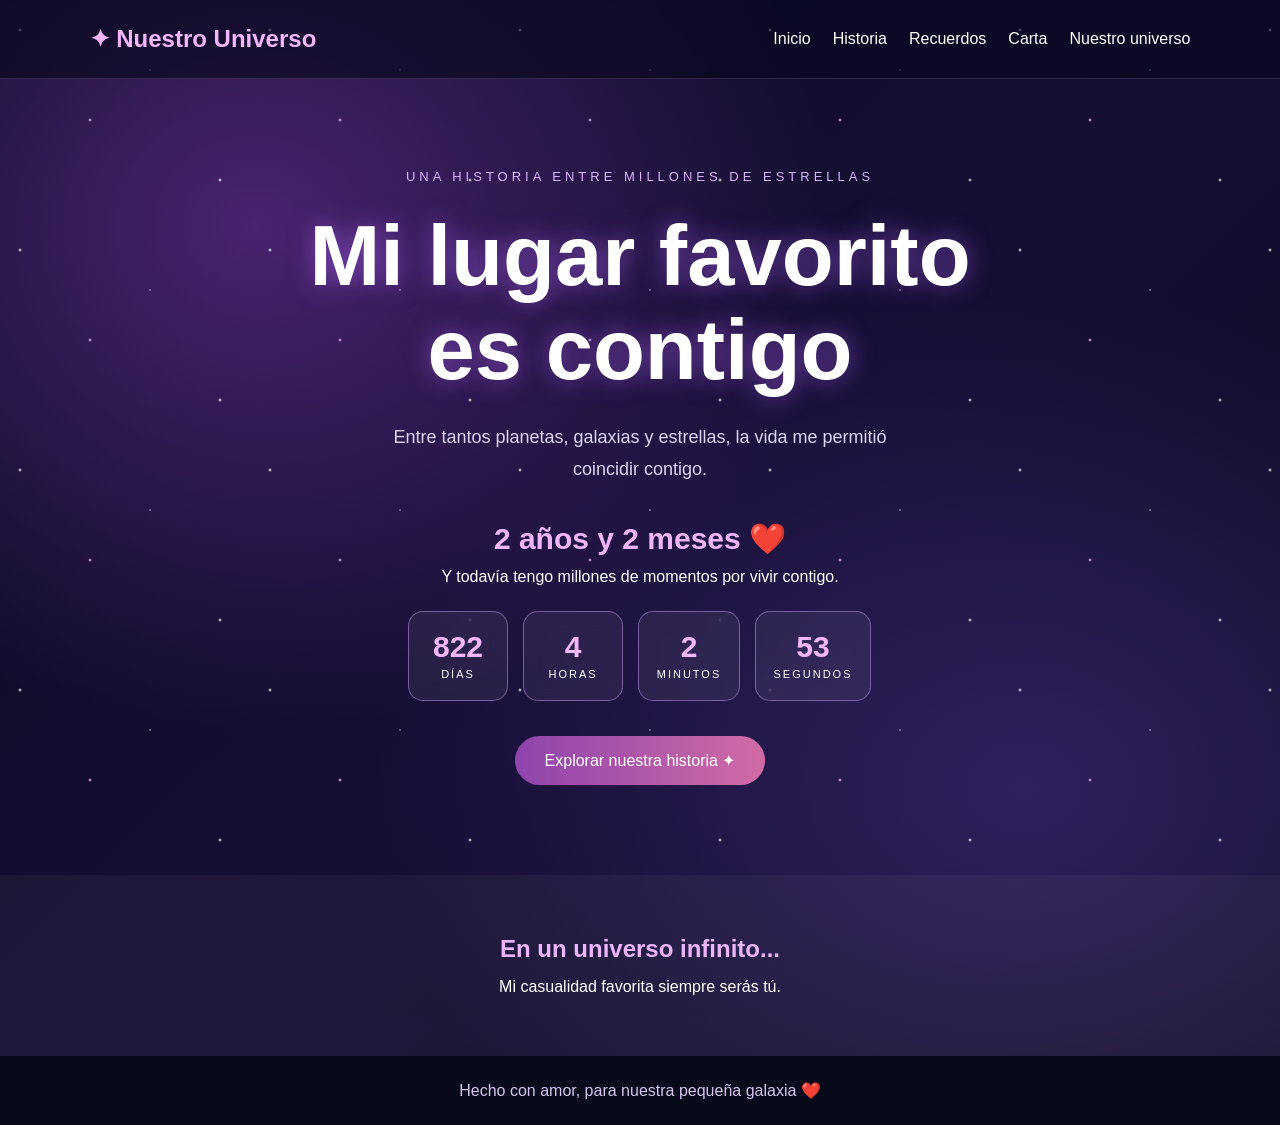
==== aniversario1/index.html @ 8b37b966 "Add files via upload" ====
<!DOCTYPE html>
<html lang="es">
<head>
    <meta charset="UTF-8">
    <meta name="viewport" content="width=device-width, initial-scale=1.0">
    <title>Nuestro Universo ❤️</title>
    <link rel="stylesheet" href="css/estilos.css">
</head>
<body>

    <div class="estrellas" id="estrellas"></div>

    <nav>
    <h2>✦ Nuestro Universo</h2>

<div class="menu">
    <a href="index.html">Inicio</a>
    <a href="pagina/historia.html">Historia</a>
    <a href="pagina/recuerdos.html">Recuerdos</a>
    <a href="pagina/carta.html">Carta</a>
    <a href="pagina/universo.html">Nuestro universo</a>
</div>
    </nav>

    <main class="portada">
        <p class="subtitulo">UNA HISTORIA ENTRE MILLONES DE ESTRELLAS</p>

        <h1>Mi lugar favorito<br>es contigo</h1>

        <p class="descripcion">
            Entre tantos planetas, galaxias y estrellas,
            la vida me permitió coincidir contigo.
        </p>

        <div class="aniversario">
            <h2>2 años y 2 meses ❤️</h2>
            <p>Y todavía tengo millones de momentos por vivir contigo.</p>
        </div>

        <div class="contador">
            <div>
                <span id="dias">0</span>
                <small>DÍAS</small>
            </div>
            <div>
                <span id="horas">0</span>
                <small>HORAS</small>
            </div>
            <div>
                <span id="minutos">0</span>
                <small>MINUTOS</small>
            </div>
            <div>
                <span id="segundos">0</span>
                <small>SEGUNDOS</small>
            </div>
        </div>

        <a class="boton" href="/pagina/historia.html">
            Explorar nuestra historia ✦
        </a>
    </main>

    <section class="frase-final">
        <h2>En un universo infinito...</h2>
        <p>Mi casualidad favorita siempre serás tú.</p>
    </section>

    <footer>
        Hecho con amor, para nuestra pequeña galaxia ❤️
    </footer>

    <script src="js/principal.js"></script>
    <script src="js/animaciones.js"></script>
</body>
</html>
---- aniversario1/css/estilos.css ----
* {
    margin: 0;
    padding: 0;
    box-sizing: border-box;
}

body {
    font-family: 'Segoe UI', sans-serif;
    color: white;
    background:
        radial-gradient(ellipse at 20% 20%, #48236e 0%, transparent 40%),
        radial-gradient(ellipse at 80% 70%, #30205e 0%, transparent 45%),
        linear-gradient(135deg, #080b20, #160e35, #090b1b);
    min-height: 100vh;
    overflow-x: hidden;
}

.estrellas {
    position: fixed;
    inset: 0;
    pointer-events: none;
    z-index: 0;
    background-image:
        radial-gradient(2px 2px at 20px 30px, white, transparent),
        radial-gradient(2px 2px at 90px 120px, #f7c8ff, transparent),
        radial-gradient(1px 1px at 150px 70px, white, transparent),
        radial-gradient(2px 2px at 220px 180px, white, transparent);
    background-size: 250px 220px;
    animation: estrellas 20s linear infinite;
}

@keyframes estrellas {
    from { transform: translateY(0); }
    to { transform: translateY(-220px); }
}

nav {
    position: relative;
    z-index: 2;
    display: flex;
    justify-content: space-between;
    align-items: center;
    padding: 25px 7%;
    background: rgba(8, 8, 30, 0.65);
    border-bottom: 1px solid #ffffff22;
    flex-wrap: wrap;
    gap: 20px;
}

nav h2 {
    color: #f3b6ff;
}

.menu {
    display: flex;
    gap: 22px;
    flex-wrap: wrap;
}

.menu a {
    color: white;
    text-decoration: none;
    transition: 0.3s;
}

.menu a:hover {
    color: #efa8ff;
}

.portada {
    position: relative;
    z-index: 1;
    min-height: 750px;
    padding: 90px 20px;
    display: flex;
    flex-direction: column;
    justify-content: center;
    align-items: center;
    text-align: center;
}

.subtitulo {
    letter-spacing: 4px;
    color: #d9b4ff;
    font-size: 13px;
    margin-bottom: 25px;
}

.portada h1 {
    font-size: clamp(45px, 8vw, 85px);
    line-height: 1.1;
    text-shadow: 0 0 25px #b66aff88;
    margin-bottom: 25px;
}

.descripcion {
    max-width: 550px;
    font-size: 18px;
    color: #ded5f5;
    line-height: 1.8;
}

.aniversario {
    margin: 35px 0 25px;
}

.aniversario h2 {
    color: #f1b4ff;
    font-size: 30px;
    margin-bottom: 12px;
}

.contador {
    display: flex;
    justify-content: center;
    flex-wrap: wrap;
    gap: 15px;
    margin-bottom: 35px;
}

.contador div {
    min-width: 100px;
    padding: 18px;
    border: 1px solid #d5a6ff77;
    background: #ffffff10;
    border-radius: 15px;
    backdrop-filter: blur(10px);
}

.contador span {
    display: block;
    font-size: 30px;
    color: #f3b6ff;
    font-weight: bold;
}

.contador small {
    font-size: 11px;
    letter-spacing: 2px;
}

.boton {
    display: inline-block;
    padding: 15px 30px;
    border-radius: 30px;
    background: linear-gradient(90deg, #8e44ad, #d16ba5);
    color: white;
    text-decoration: none;
    transition: 0.3s;
}

.boton:hover {
    transform: scale(1.08);
    box-shadow: 0 0 25px #d16ba5;
}

.contenido-pagina {
    position: relative;
    z-index: 1;
    max-width: 1000px;
    margin: auto;
    padding: 80px 25px;
    text-align: center;
}

.contenido-pagina h1 {
    font-size: 45px;
    color: #edb5ff;
    margin-bottom: 25px;
}

.contenido-pagina h2 {
    color: #e7b5ff;
    margin: 30px 0 15px;
}

.contenido-pagina p {
    color: #ded5f5;
    font-size: 17px;
    line-height: 1.9;
    margin-bottom: 20px;
}

.tarjetas {
    display: flex;
    flex-wrap: wrap;
    justify-content: center;
    gap: 20px;
    margin-top: 35px;
}

.tarjeta {
    width: 260px;
    padding: 25px;
    background: #ffffff12;
    border: 1px solid #c59bff55;
    border-radius: 18px;
    transition: 0.3s;
}

.tarjeta:hover {
    transform: translateY(-10px);
    box-shadow: 0 0 25px #a65bff55;
}

.tarjeta h3 {
    color: #f2baff;
    margin-bottom: 15px;
}

.tarjeta p {
    font-size: 15px;
}

.galeria {
    display: grid;
    grid-template-columns: repeat(auto-fit, minmax(220px, 1fr));
    gap: 20px;
    margin-top: 35px;
}

.galeria img {
    width: 100%;
    height: 260px;
    object-fit: cover;
    border-radius: 15px;
    border: 2px solid #d7a5ff77;
    transition: 0.3s;
}

.galeria img:hover {
    transform: scale(1.04);
}

.carta {
    max-width: 700px;
    margin: 30px auto;
    padding: 35px;
    background: #ffffff12;
    border: 1px solid #d7a5ff77;
    border-radius: 20px;
    line-height: 2;
}

.carta button {
    margin-top: 20px;
}

button {
    background: #9b59b6;
    color: white;
    padding: 13px 25px;
    border: none;
    border-radius: 25px;
    cursor: pointer;
    font-size: 16px;
    transition: 0.3s;
}

button:hover {
    background: #d16ba5;
    transform: scale(1.05);
}

.frase-final {
    position: relative;
    z-index: 1;
    padding: 60px 20px;
    text-align: center;
    background: #ffffff0b;
}

.frase-final h2 {
    color: #edb5ff;
    margin-bottom: 15px;
}

footer {
    position: relative;
    z-index: 1;
    text-align: center;
    padding: 25px;
    color: #d8c5ef;
    background: #08091b;
}

@media (max-width: 700px) {
    nav {
        justify-content: center;
        text-align: center;
    }

    .menu {
        justify-content: center;
        gap: 15px;
    }

    .portada {
        min-height: 650px;
    }

    .contenido-pagina h1 {
        font-size: 34px;
    }
    
.planetas {
    display: flex;
    justify-content: center;
    align-items: center;
    flex-wrap: wrap;
    gap: 30px;
    margin: 60px 0;
}

.planeta {
    width: 120px;
    height: 120px;
    border-radius: 50%;
    display: flex;
    flex-direction: column;
    align-items: center;
    justify-content: center;
    font-size: 45px;
    background: #ffffff12;
    border: 2px solid #d9aaff;
    box-shadow: 0 0 25px #a65bff66;
    animation: flotar 3s ease-in-out infinite;
}

.planeta small {
    font-size: 13px;
    color: white;
}

.planeta:hover {
    transform: scale(1.2);
}

.marte {
    animation-delay: 0.5s;
}

.saturno {
    animation-delay: 1s;
}

.luna {
    animation-delay: 1.5s;
}

.estrella {
    animation-delay: 2s;
}

@keyframes flotar {
    0%, 100% {
        translate: 0 0;
    }

    50% {
        translate: 0 -15px;
    }
}

.mensaje-planeta {
    max-width: 600px;
    margin: 30px auto;
    padding: 30px;
    background: #ffffff12;
    border: 1px solid #d9aaff;
    border-radius: 20px;
    min-height: 140px;
}

}
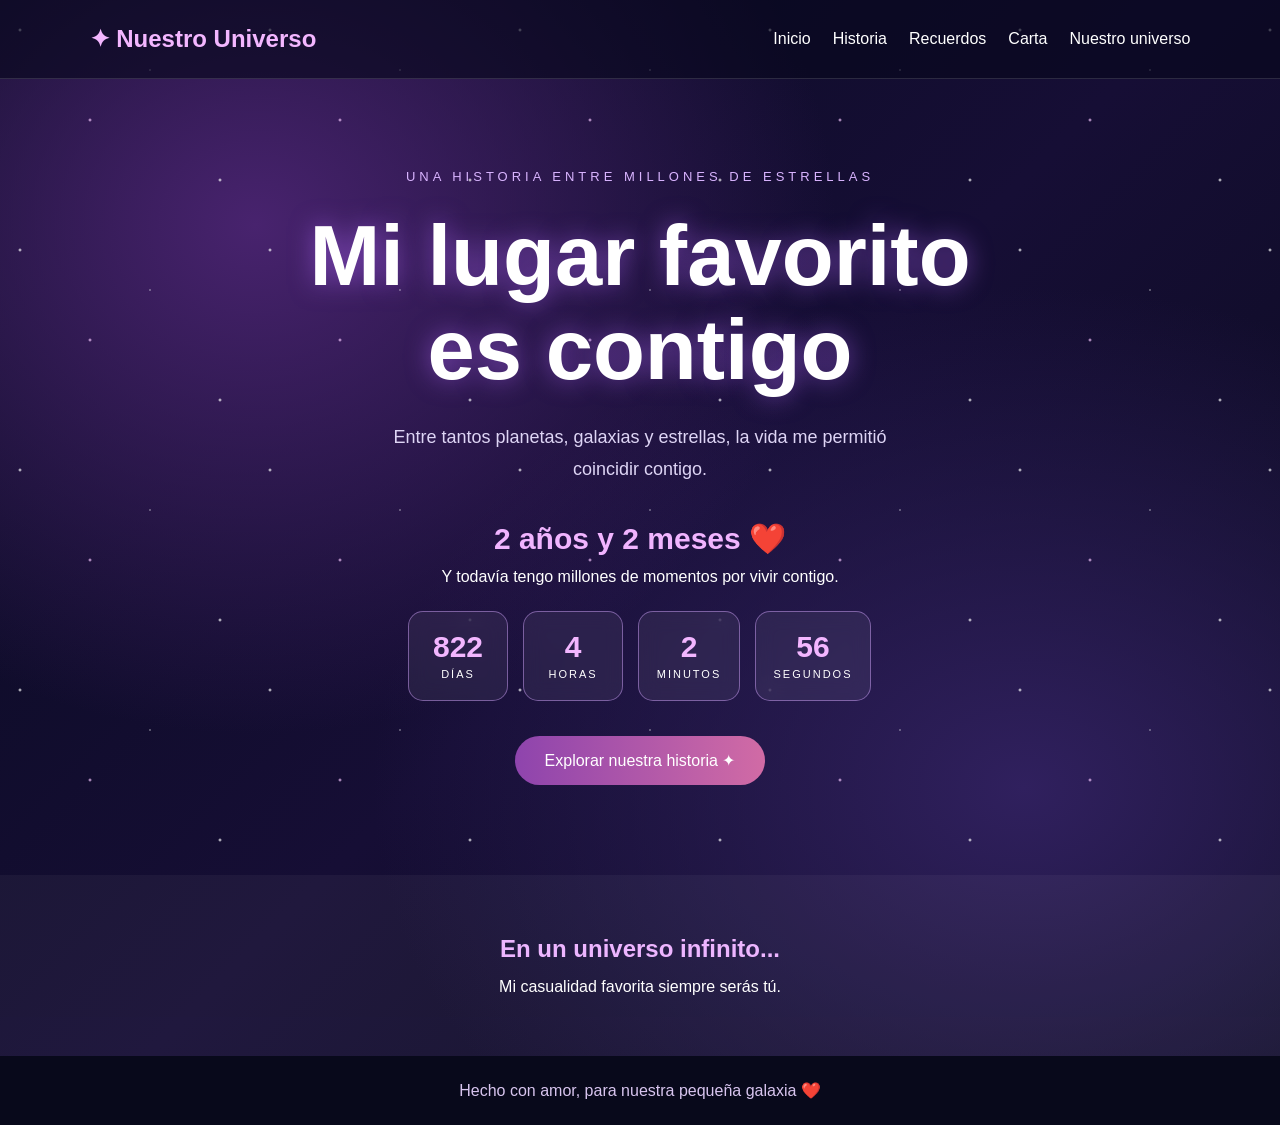
==== commit 78001356: "Update index.html" ====
--- a/aniversario1/index.html
+++ b/aniversario1/index.html
@@ -16,10 +16,10 @@
 
 <div class="menu">
     <a href="index.html">Inicio</a>
-    <a href="pagina/historia.html">Historia</a>
-    <a href="pagina/recuerdos.html">Recuerdos</a>
-    <a href="pagina/carta.html">Carta</a>
-    <a href="pagina/universo.html">Nuestro universo</a>
+    <a href="/pagina/historia.html">Historia</a>
+    <a href="/pagina/recuerdos.html">Recuerdos</a>
+    <a href="/pagina/carta.html">Carta</a>
+    <a href="/pagina/universo.html">Nuestro universo</a>
 </div>
     </nav>
 
